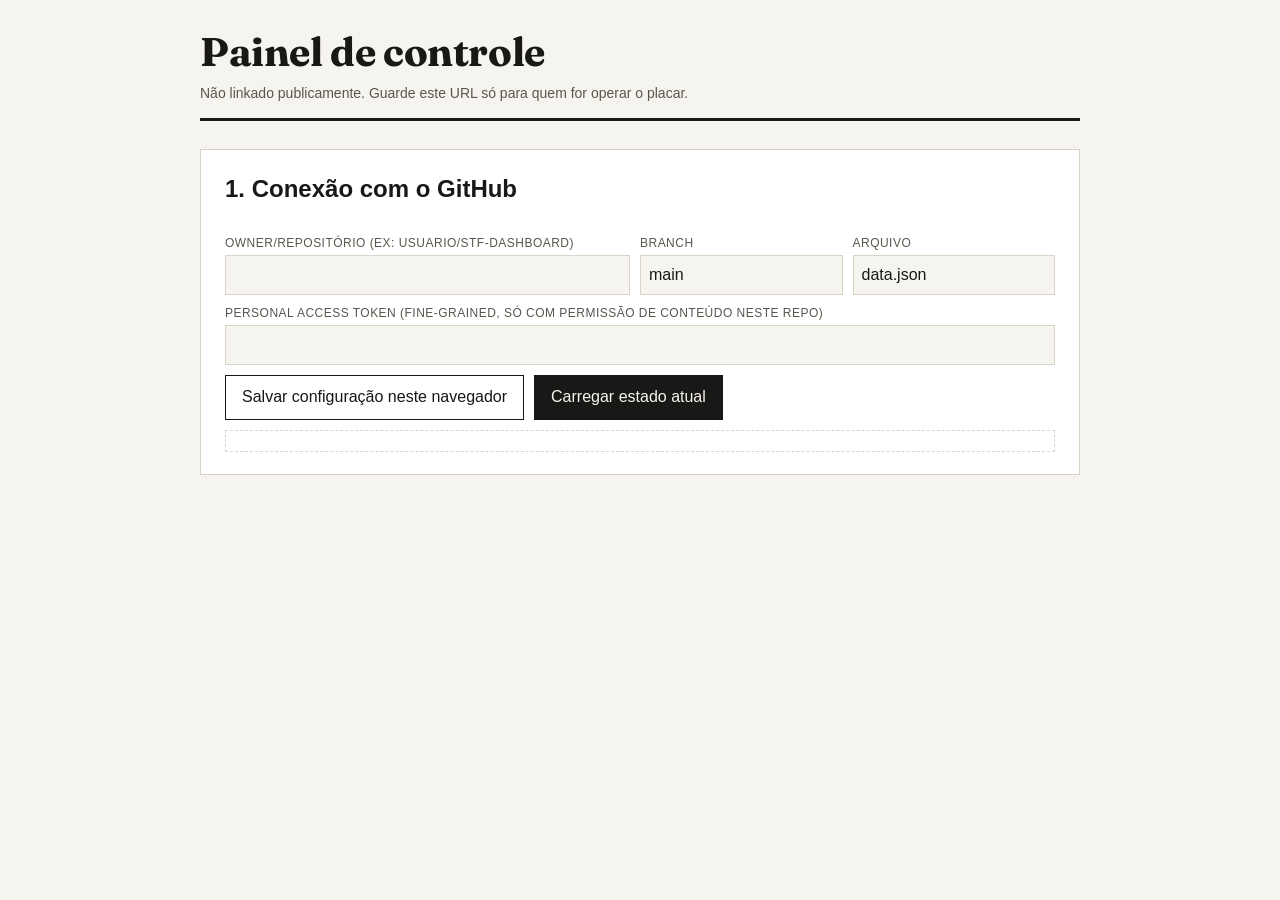
==== admin.html @ 031ddbc2 "Painel inicial do placar do STF (Pet 16.662) Dashboard estático (GitHub Pages) com painel de control" ====
<!doctype html>
<html lang="pt-BR">
<head>
<meta charset="utf-8">
<meta name="viewport" content="width=device-width, initial-scale=1">
<meta name="robots" content="noindex, nofollow">
<title>Painel de controle — STF ao vivo</title>
<link rel="stylesheet" href="assets/style.css">
<style>
  .admin-panel { display: flex; flex-direction: column; gap: 10px; }
  .admin-panel label { font-size: 12px; text-transform: uppercase; letter-spacing: .04em; color: var(--ink-soft); display: block; margin-bottom: 3px; }
  .admin-panel input[type=text], .admin-panel input[type=password], .admin-panel select, .admin-panel textarea {
    width: 100%; padding: 8px; border: 1px solid var(--line); background: var(--paper); color: var(--ink); font: inherit;
  }
  .row2 { display: grid; grid-template-columns: 1fr 1fr; gap: 10px; }
  .row3 { display: grid; grid-template-columns: 2fr 1fr 1fr; gap: 10px; align-items: end; }
  button { padding: 10px 16px; border: 1px solid var(--line-strong); background: var(--ink); color: var(--paper); font: inherit; cursor: pointer; }
  button.secondary { background: transparent; color: var(--ink); }
  button:disabled { opacity: .5; cursor: not-allowed; }
  .minister-edit-row { display: grid; grid-template-columns: 2fr 1fr 1fr; gap: 10px; align-items: center; padding: 8px 0; border-bottom: 1px solid var(--line); }
  #log { font-size: 13px; white-space: pre-wrap; padding: 10px; border: 1px dashed var(--line); min-height: 20px; }
  #log.ok { color: var(--abrir); }
  #log.err { color: var(--arquivar); }
</style>
</head>
<body>
<div class="wrap">
  <header class="masthead">
    <div>
      <h1>Painel de controle</h1>
      <p>Não linkado publicamente. Guarde este URL só para quem for operar o placar.</p>
    </div>
  </header>

  <div class="panel admin-panel">
    <h2 style="margin-top:0">1. Conexão com o GitHub</h2>
    <div class="row3">
      <div><label>owner/repositório (ex: usuario/stf-dashboard)</label><input type="text" id="cfg-repo"></div>
      <div><label>Branch</label><input type="text" id="cfg-branch" value="main"></div>
      <div><label>Arquivo</label><input type="text" id="cfg-path" value="data.json"></div>
    </div>
    <div>
      <label>Personal Access Token (fine-grained, só com permissão de conteúdo neste repo)</label>
      <input type="password" id="cfg-token">
    </div>
    <div style="display:flex; gap:10px;">
      <button class="secondary" id="btn-save-cfg">Salvar configuração neste navegador</button>
      <button id="btn-load">Carregar estado atual</button>
    </div>
    <div id="log"></div>
  </div>

  <div class="panel admin-panel" id="session-panel" style="display:none">
    <h2 style="margin-top:0">2. Sessão</h2>
    <div class="row2">
      <div>
        <label>Status da sessão</label>
        <select id="s-status">
          <option value="aguardando">Aguardando início</option>
          <option value="em_andamento">Em andamento</option>
          <option value="vista">Suspensa (pedido de vista)</option>
          <option value="encerrada">Encerrada</option>
        </select>
      </div>
      <div>
        <label>Ministro falando agora</label>
        <select id="s-falando"><option value="">Nenhum</option></select>
      </div>
    </div>
    <div>
      <label>Fase atual (texto livre, ex: "Sustentação oral")</label>
      <input type="text" id="s-fase">
    </div>
    <div>
      <label>Inclinação (0 = arquivar, 100 = abrir investigação): <span id="s-inclinacao-val">50</span>%</label>
      <input type="range" id="s-inclinacao" min="0" max="100" value="50">
    </div>
    <div>
      <label>Nota sobre a inclinação (opcional)</label>
      <input type="text" id="s-nota">
    </div>
  </div>

  <div class="panel admin-panel" id="ministers-panel" style="display:none">
    <h2 style="margin-top:0">3. Ministros</h2>
    <div id="minister-edit-list"></div>
  </div>

  <div class="panel admin-panel" id="timeline-panel" style="display:none">
    <h2 style="margin-top:0">4. Linha do tempo</h2>
    <ul class="timeline" id="admin-timeline"></ul>
    <div class="row2">
      <input type="text" id="new-event" placeholder="Ex: Fachin abre a sessão">
      <button class="secondary" id="btn-add-event">Adicionar evento</button>
    </div>
  </div>

  <div class="panel" id="publish-panel" style="display:none">
    <button id="btn-publish" style="width:100%; font-size:16px;">Publicar alterações no site</button>
  </div>

</div>
<script src="assets/admin.js"></script>
</body>
</html>
---- assets/style.css ----
@import url('https://fonts.googleapis.com/css2?family=Fraunces:opsz,wght@9..144,400;9..144,600;9..144,700&display=swap');

:root {
  --paper: #f6f4ee;
  --paper-raised: #ffffff;
  --ink: #191816;
  --ink-soft: #5a564d;
  --line: #d9d4c7;
  --line-strong: #191816;
  --abrir: #1f6e43;
  --arquivar: #a13d2c;
  --vista: #8a6a12;
  --neutro: #8a8578;
}

@media (prefers-color-scheme: dark) {
  :root {
    --paper: #161512;
    --paper-raised: #201f1b;
    --ink: #f2efe6;
    --ink-soft: #b3ad9d;
    --line: #3a382f;
    --line-strong: #f2efe6;
    --abrir: #4caf7d;
    --arquivar: #d9694f;
    --vista: #d1a53d;
    --neutro: #7d7869;
  }
}

* { box-sizing: border-box; }

body {
  margin: 0;
  background: var(--paper);
  color: var(--ink);
  font-family: -apple-system, BlinkMacSystemFont, "Segoe UI", Helvetica, Arial, sans-serif;
  line-height: 1.4;
}

.wrap {
  max-width: 920px;
  margin: 0 auto;
  padding: 24px 20px 80px;
}

header.masthead {
  border-bottom: 3px solid var(--line-strong);
  padding-bottom: 14px;
  margin-bottom: 28px;
  display: flex;
  justify-content: space-between;
  align-items: flex-end;
  gap: 16px;
  flex-wrap: wrap;
}

header.masthead h1 {
  font-family: 'Fraunces', Georgia, serif;
  font-weight: 700;
  font-size: clamp(28px, 5vw, 40px);
  margin: 0 0 4px;
  letter-spacing: -0.01em;
}

header.masthead p {
  margin: 0;
  color: var(--ink-soft);
  font-size: 14px;
}

.status-pill {
  font-size: 12px;
  letter-spacing: 0.06em;
  text-transform: uppercase;
  font-weight: 600;
  padding: 5px 10px;
  border: 1px solid var(--line-strong);
  border-radius: 100px;
  white-space: nowrap;
}

.status-pill.live { background: var(--ink); color: var(--paper); }
.status-pill.live::before { content: "● "; }

.panel {
  background: var(--paper-raised);
  border: 1px solid var(--line);
  padding: 22px 24px;
  margin-bottom: 22px;
}

.speaking-label {
  font-size: 12px;
  text-transform: uppercase;
  letter-spacing: 0.08em;
  color: var(--ink-soft);
  margin: 0 0 6px;
}

.speaking-name {
  font-family: 'Fraunces', Georgia, serif;
  font-weight: 600;
  font-size: clamp(24px, 4vw, 34px);
  margin: 0 0 4px;
}

.speaking-role {
  color: var(--ink-soft);
  font-size: 14px;
  margin: 0 0 20px;
}

.ruler {
  margin: 18px 0 8px;
}

.ruler-labels {
  display: flex;
  justify-content: space-between;
  font-size: 12px;
  text-transform: uppercase;
  letter-spacing: 0.04em;
  font-weight: 600;
  margin-bottom: 8px;
}

.ruler-labels .left { color: var(--arquivar); }
.ruler-labels .right { color: var(--abrir); }

.ruler-track {
  position: relative;
  height: 2px;
  background: var(--line);
  margin: 0 6px;
}

.ruler-track .tick {
  position: absolute;
  top: -4px;
  width: 1px;
  height: 10px;
  background: var(--line);
}

.ruler-track .marker {
  position: absolute;
  top: 50%;
  width: 14px;
  height: 14px;
  border-radius: 50%;
  background: var(--ink);
  border: 2px solid var(--paper-raised);
  transform: translate(-50%, -50%);
  transition: left 0.6s ease;
  box-shadow: 0 0 0 1px var(--line-strong);
}

.ruler-meta {
  display: flex;
  justify-content: space-between;
  margin-top: 10px;
  font-size: 12px;
  color: var(--ink-soft);
}

.ruler-value {
  font-family: 'Fraunces', Georgia, serif;
  font-weight: 700;
  font-size: 20px;
  color: var(--ink);
}

.scoreboard {
  display: grid;
  grid-template-columns: repeat(4, 1fr);
  border: 1px solid var(--line);
  margin-bottom: 22px;
}

.score-cell {
  padding: 16px 12px;
  text-align: center;
  border-left: 1px solid var(--line);
}
.score-cell:first-child { border-left: none; }

.score-num {
  font-family: 'Fraunces', Georgia, serif;
  font-weight: 700;
  font-size: 32px;
  display: block;
  line-height: 1;
}

.score-num.abrir { color: var(--abrir); }
.score-num.arquivar { color: var(--arquivar); }
.score-num.vista { color: var(--vista); }
.score-num.aguardando { color: var(--neutro); }

.score-label {
  font-size: 11px;
  text-transform: uppercase;
  letter-spacing: 0.05em;
  color: var(--ink-soft);
  margin-top: 4px;
  display: block;
}

section.list-section h2 {
  font-family: 'Fraunces', Georgia, serif;
  font-size: 18px;
  border-bottom: 2px solid var(--line-strong);
  padding-bottom: 6px;
  margin: 32px 0 4px;
}

.minister-row {
  display: flex;
  align-items: center;
  gap: 14px;
  padding: 12px 4px;
  border-bottom: 1px solid var(--line);
  border-left: 3px solid transparent;
}

.minister-row.is-speaking {
  border-left-color: var(--ink);
  background: rgba(0,0,0,0.02);
}

.minister-order {
  font-family: 'Fraunces', Georgia, serif;
  font-size: 13px;
  color: var(--ink-soft);
  width: 22px;
  text-align: right;
  flex-shrink: 0;
}

.minister-name-wrap { flex: 1; min-width: 0; }

.minister-name {
  font-weight: 600;
  font-size: 15px;
}

.minister-role {
  font-size: 12px;
  color: var(--ink-soft);
}

.badge {
  font-size: 11px;
  text-transform: uppercase;
  letter-spacing: 0.04em;
  font-weight: 600;
  padding: 3px 8px;
  border: 1px solid currentColor;
  white-space: nowrap;
}

.badge.aguardando { color: var(--neutro); }
.badge.falando { color: var(--ink); border-color: var(--ink); }
.badge.abrir { color: var(--abrir); }
.badge.arquivar { color: var(--arquivar); }
.badge.pediu_vista, .badge.impedido { color: var(--vista); }

.impedimento-flag {
  font-size: 11px;
  color: var(--vista);
}

.timeline {
  list-style: none;
  margin: 8px 0 0;
  padding: 0;
  border-left: 2px solid var(--line);
}

.timeline li {
  position: relative;
  padding: 6px 0 6px 18px;
  font-size: 13px;
}

.timeline li::before {
  content: "";
  position: absolute;
  left: -5px;
  top: 12px;
  width: 8px;
  height: 8px;
  border-radius: 50%;
  background: var(--ink);
}

.timeline time {
  color: var(--ink-soft);
  margin-right: 8px;
  font-variant-numeric: tabular-nums;
}

footer {
  margin-top: 40px;
  padding-top: 16px;
  border-top: 1px solid var(--line);
  font-size: 12px;
  color: var(--ink-soft);
}

footer a { color: var(--ink); }

.source-tag {
  font-size: 11px;
  text-transform: uppercase;
  letter-spacing: 0.03em;
}
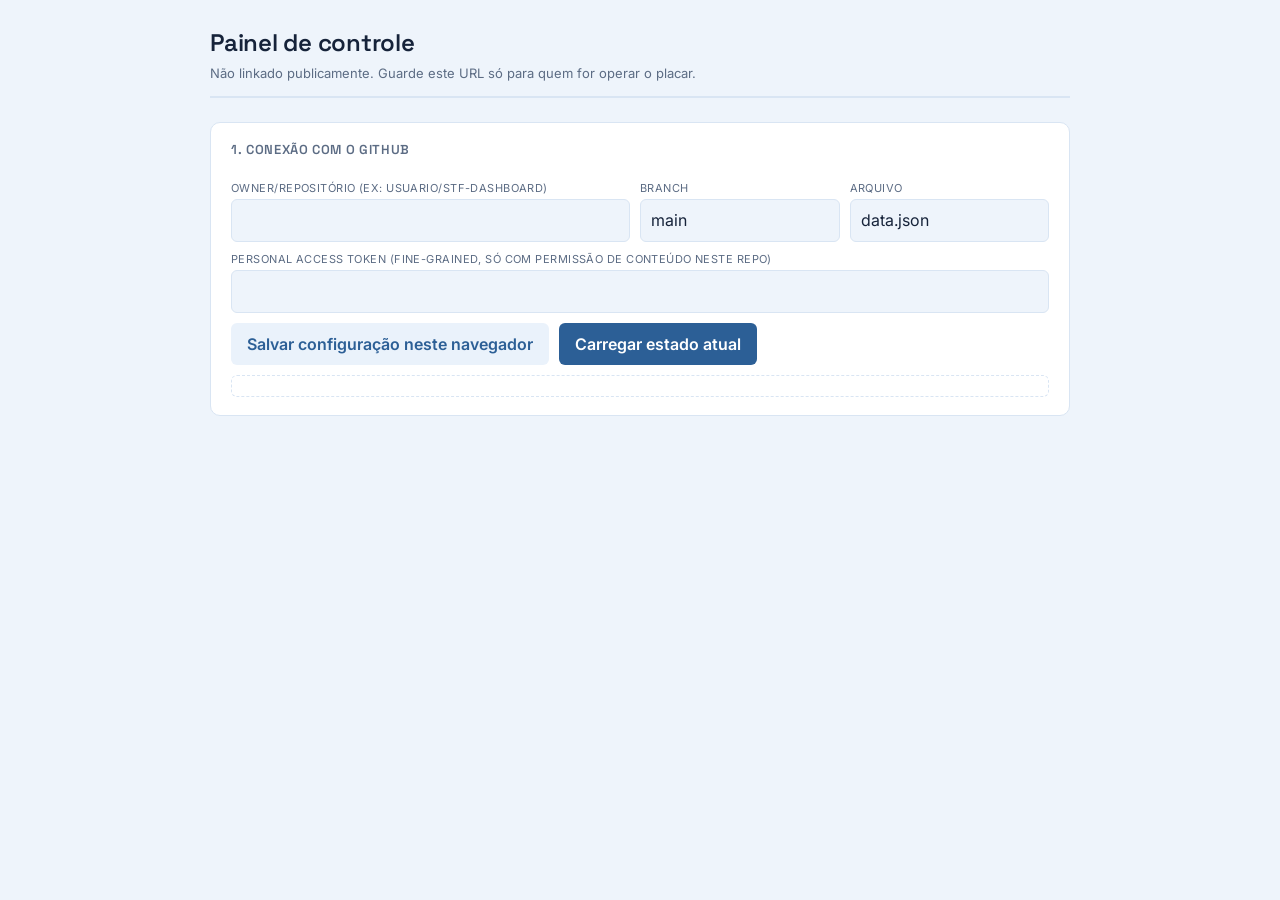
==== commit 100a5621: "Redesenha visual como dashboard "sala de situação" Substitui o layout editorial por um painel único " ====
--- a/admin.html
+++ b/admin.html
@@ -6,22 +6,6 @@
 <meta name="robots" content="noindex, nofollow">
 <title>Painel de controle — STF ao vivo</title>
 <link rel="stylesheet" href="assets/style.css">
-<style>
-  .admin-panel { display: flex; flex-direction: column; gap: 10px; }
-  .admin-panel label { font-size: 12px; text-transform: uppercase; letter-spacing: .04em; color: var(--ink-soft); display: block; margin-bottom: 3px; }
-  .admin-panel input[type=text], .admin-panel input[type=password], .admin-panel select, .admin-panel textarea {
-    width: 100%; padding: 8px; border: 1px solid var(--line); background: var(--paper); color: var(--ink); font: inherit;
-  }
-  .row2 { display: grid; grid-template-columns: 1fr 1fr; gap: 10px; }
-  .row3 { display: grid; grid-template-columns: 2fr 1fr 1fr; gap: 10px; align-items: end; }
-  button { padding: 10px 16px; border: 1px solid var(--line-strong); background: var(--ink); color: var(--paper); font: inherit; cursor: pointer; }
-  button.secondary { background: transparent; color: var(--ink); }
-  button:disabled { opacity: .5; cursor: not-allowed; }
-  .minister-edit-row { display: grid; grid-template-columns: 2fr 1fr 1fr; gap: 10px; align-items: center; padding: 8px 0; border-bottom: 1px solid var(--line); }
-  #log { font-size: 13px; white-space: pre-wrap; padding: 10px; border: 1px dashed var(--line); min-height: 20px; }
-  #log.ok { color: var(--abrir); }
-  #log.err { color: var(--arquivar); }
-</style>
 </head>
 <body>
 <div class="wrap">
@@ -95,7 +79,7 @@
     </div>
   </div>
 
-  <div class="panel" id="publish-panel" style="display:none">
+  <div class="panel admin-panel" id="publish-panel" style="display:none">
     <button id="btn-publish" style="width:100%; font-size:16px;">Publicar alterações no site</button>
   </div>
 
--- a/assets/style.css
+++ b/assets/style.css
@@ -1,128 +1,225 @@
-@import url('https://fonts.googleapis.com/css2?family=Fraunces:opsz,wght@9..144,400;9..144,600;9..144,700&display=swap');
+@import url('https://fonts.googleapis.com/css2?family=Inter:wght@400;500;600;700&family=Space+Grotesk:wght@500;600;700&display=swap');
 
 :root {
-  --paper: #f6f4ee;
-  --paper-raised: #ffffff;
-  --ink: #191816;
-  --ink-soft: #5a564d;
-  --line: #d9d4c7;
-  --line-strong: #191816;
-  --abrir: #1f6e43;
-  --arquivar: #a13d2c;
-  --vista: #8a6a12;
-  --neutro: #8a8578;
+  --ice: #eef4fb;
+  --panel: #ffffff;
+  --blue-50: #eaf2fb;
+  --blue-100: #d9e9f9;
+  --blue-300: #a9c9ec;
+  --blue-500: #4f8fd1;
+  --blue-700: #2c5f96;
+  --ink: #16233a;
+  --ink-soft: #5c6c84;
+  --line: #d9e5f3;
+  --abrir: #1f8a5b;
+  --arquivar: #c1493a;
+  --vista: #b8811f;
+  --neutro: #93a1b6;
+  --radius: 10px;
 }
 
 @media (prefers-color-scheme: dark) {
   :root {
-    --paper: #161512;
-    --paper-raised: #201f1b;
-    --ink: #f2efe6;
-    --ink-soft: #b3ad9d;
-    --line: #3a382f;
-    --line-strong: #f2efe6;
-    --abrir: #4caf7d;
-    --arquivar: #d9694f;
-    --vista: #d1a53d;
-    --neutro: #7d7869;
+    --ice: #0d1420;
+    --panel: #131c2b;
+    --blue-50: #16233a;
+    --blue-100: #1b2c46;
+    --blue-300: #2f4e78;
+    --blue-500: #6fa8e0;
+    --blue-700: #9cc4ee;
+    --ink: #eaf1fb;
+    --ink-soft: #8fa0ba;
+    --line: #223350;
+    --abrir: #4fbd8b;
+    --arquivar: #e07a68;
+    --vista: #e0b559;
+    --neutro: #64758f;
   }
 }
 
 * { box-sizing: border-box; }
+
+html, body {
+  height: 100%;
+}
 
 body {
   margin: 0;
-  background: var(--paper);
+  background: var(--ice);
   color: var(--ink);
-  font-family: -apple-system, BlinkMacSystemFont, "Segoe UI", Helvetica, Arial, sans-serif;
+  font-family: 'Inter', -apple-system, BlinkMacSystemFont, "Segoe UI", Helvetica, Arial, sans-serif;
   line-height: 1.4;
 }
 
-.wrap {
-  max-width: 920px;
-  margin: 0 auto;
-  padding: 24px 20px 80px;
-}
-
-header.masthead {
-  border-bottom: 3px solid var(--line-strong);
-  padding-bottom: 14px;
-  margin-bottom: 28px;
-  display: flex;
+.dashboard {
+  height: 100vh;
+  display: flex;
+  flex-direction: column;
+}
+
+/* ---------- topbar ---------- */
+
+.topbar {
+  display: flex;
+  align-items: center;
   justify-content: space-between;
-  align-items: flex-end;
+  gap: 24px;
+  padding: 14px 26px;
+  background: var(--panel);
+  border-bottom: 1px solid var(--line);
+  flex-wrap: wrap;
+}
+
+.topbar-title h1 {
+  font-family: 'Space Grotesk', sans-serif;
+  font-weight: 600;
+  font-size: 19px;
+  margin: 0;
+  letter-spacing: -0.01em;
+}
+
+.topbar-title p {
+  margin: 2px 0 0;
+  font-size: 12px;
+  color: var(--ink-soft);
+}
+
+.topbar-stats {
+  display: flex;
+  gap: 22px;
+  margin-left: auto;
+}
+
+.stat { text-align: center; min-width: 44px; }
+
+.stat strong {
+  font-family: 'Space Grotesk', sans-serif;
+  font-size: 22px;
+  font-weight: 600;
+  display: block;
+  line-height: 1;
+}
+
+.stat span {
+  font-size: 10px;
+  text-transform: uppercase;
+  letter-spacing: 0.06em;
+  color: var(--ink-soft);
+}
+
+.stat.abrir strong { color: var(--abrir); }
+.stat.arquivar strong { color: var(--arquivar); }
+.stat.vista strong { color: var(--vista); }
+.stat.aguardando strong { color: var(--neutro); }
+
+.status-pill {
+  font-size: 11px;
+  letter-spacing: 0.06em;
+  text-transform: uppercase;
+  font-weight: 600;
+  padding: 6px 12px;
+  border-radius: 100px;
+  background: var(--blue-50);
+  color: var(--blue-700);
+  white-space: nowrap;
+  display: inline-flex;
+  align-items: center;
+  gap: 6px;
+}
+
+.status-pill .dot {
+  width: 6px; height: 6px; border-radius: 50%;
+  background: var(--blue-500);
+}
+
+.status-pill.live {
+  background: var(--ink);
+  color: var(--ice);
+}
+.status-pill.live .dot {
+  background: #5fe0a0;
+  animation: pulse 1.6s ease-in-out infinite;
+}
+
+@keyframes pulse {
+  0%, 100% { opacity: 1; transform: scale(1); }
+  50% { opacity: .45; transform: scale(0.75); }
+}
+
+/* ---------- main grid ---------- */
+
+main.grid {
+  flex: 1;
+  display: grid;
+  grid-template-columns: 1.25fr 1fr 1fr;
   gap: 16px;
-  flex-wrap: wrap;
-}
-
-header.masthead h1 {
-  font-family: 'Fraunces', Georgia, serif;
-  font-weight: 700;
-  font-size: clamp(28px, 5vw, 40px);
-  margin: 0 0 4px;
+  padding: 16px 26px;
+  min-height: 0;
+}
+
+.col {
+  display: flex;
+  flex-direction: column;
+  gap: 16px;
+  min-height: 0;
+}
+
+.panel {
+  background: var(--panel);
+  border: 1px solid var(--line);
+  border-radius: var(--radius);
+  padding: 18px 20px;
+}
+
+.panel h2 {
+  font-family: 'Space Grotesk', sans-serif;
+  font-size: 13px;
+  text-transform: uppercase;
+  letter-spacing: 0.05em;
+  font-weight: 600;
+  color: var(--ink-soft);
+  margin: 0 0 12px;
+}
+
+.panel.grow {
+  flex: 1;
+  overflow-y: auto;
+  min-height: 0;
+}
+
+/* ---------- hero / speaker ---------- */
+
+.speaking-label {
+  font-size: 11px;
+  text-transform: uppercase;
+  letter-spacing: 0.08em;
+  color: var(--blue-500);
+  font-weight: 600;
+  margin: 0 0 6px;
+}
+
+.speaking-name {
+  font-family: 'Space Grotesk', sans-serif;
+  font-weight: 600;
+  font-size: 26px;
+  margin: 0 0 2px;
   letter-spacing: -0.01em;
 }
 
-header.masthead p {
-  margin: 0;
-  color: var(--ink-soft);
-  font-size: 14px;
-}
-
-.status-pill {
-  font-size: 12px;
-  letter-spacing: 0.06em;
-  text-transform: uppercase;
-  font-weight: 600;
-  padding: 5px 10px;
-  border: 1px solid var(--line-strong);
-  border-radius: 100px;
-  white-space: nowrap;
-}
-
-.status-pill.live { background: var(--ink); color: var(--paper); }
-.status-pill.live::before { content: "● "; }
-
-.panel {
-  background: var(--paper-raised);
-  border: 1px solid var(--line);
-  padding: 22px 24px;
-  margin-bottom: 22px;
-}
-
-.speaking-label {
-  font-size: 12px;
-  text-transform: uppercase;
-  letter-spacing: 0.08em;
-  color: var(--ink-soft);
-  margin: 0 0 6px;
-}
-
-.speaking-name {
-  font-family: 'Fraunces', Georgia, serif;
-  font-weight: 600;
-  font-size: clamp(24px, 4vw, 34px);
-  margin: 0 0 4px;
-}
-
 .speaking-role {
   color: var(--ink-soft);
-  font-size: 14px;
+  font-size: 13px;
   margin: 0 0 20px;
 }
 
-.ruler {
-  margin: 18px 0 8px;
-}
-
 .ruler-labels {
   display: flex;
   justify-content: space-between;
-  font-size: 12px;
+  font-size: 11px;
   text-transform: uppercase;
   letter-spacing: 0.04em;
   font-weight: 600;
-  margin-bottom: 8px;
+  margin-bottom: 10px;
 }
 
 .ruler-labels .left { color: var(--arquivar); }
@@ -130,189 +227,238 @@
 
 .ruler-track {
   position: relative;
-  height: 2px;
-  background: var(--line);
-  margin: 0 6px;
+  height: 4px;
+  border-radius: 4px;
+  background: var(--blue-100);
+  margin: 0 7px;
 }
 
 .ruler-track .tick {
   position: absolute;
-  top: -4px;
+  top: -3px;
   width: 1px;
   height: 10px;
-  background: var(--line);
+  background: var(--blue-300);
 }
 
 .ruler-track .marker {
   position: absolute;
   top: 50%;
-  width: 14px;
-  height: 14px;
+  width: 16px;
+  height: 16px;
   border-radius: 50%;
   background: var(--ink);
-  border: 2px solid var(--paper-raised);
+  border: 3px solid var(--panel);
+  box-shadow: 0 0 0 1px var(--blue-300);
   transform: translate(-50%, -50%);
   transition: left 0.6s ease;
-  box-shadow: 0 0 0 1px var(--line-strong);
 }
 
 .ruler-meta {
   display: flex;
   justify-content: space-between;
-  margin-top: 10px;
-  font-size: 12px;
-  color: var(--ink-soft);
+  align-items: baseline;
+  margin-top: 12px;
+  font-size: 11px;
+  color: var(--ink-soft);
+  text-transform: uppercase;
+  letter-spacing: 0.04em;
 }
 
 .ruler-value {
-  font-family: 'Fraunces', Georgia, serif;
-  font-weight: 700;
+  font-family: 'Space Grotesk', sans-serif;
+  font-weight: 600;
   font-size: 20px;
   color: var(--ink);
-}
-
-.scoreboard {
-  display: grid;
-  grid-template-columns: repeat(4, 1fr);
-  border: 1px solid var(--line);
-  margin-bottom: 22px;
-}
-
-.score-cell {
-  padding: 16px 12px;
-  text-align: center;
-  border-left: 1px solid var(--line);
-}
-.score-cell:first-child { border-left: none; }
-
-.score-num {
-  font-family: 'Fraunces', Georgia, serif;
+  text-transform: none;
+  letter-spacing: normal;
+}
+
+/* ---------- avatars ---------- */
+
+.avatar-badge {
+  width: 30px;
+  height: 30px;
+  border-radius: 50%;
+  display: flex;
+  align-items: center;
+  justify-content: center;
+  flex-shrink: 0;
+  background: var(--blue-50);
+  color: var(--neutro);
+}
+
+.avatar-badge svg { width: 16px; height: 16px; }
+
+.avatar-badge.falando { background: var(--blue-100); color: var(--blue-700); }
+.avatar-badge.abrir { background: color-mix(in srgb, var(--abrir) 15%, var(--panel)); color: var(--abrir); }
+.avatar-badge.arquivar { background: color-mix(in srgb, var(--arquivar) 15%, var(--panel)); color: var(--arquivar); }
+.avatar-badge.pediu_vista, .avatar-badge.impedido { background: color-mix(in srgb, var(--vista) 15%, var(--panel)); color: var(--vista); }
+
+/* ---------- confirmed votes column ---------- */
+
+.vote-group-title {
+  font-size: 11px;
+  text-transform: uppercase;
+  letter-spacing: 0.05em;
   font-weight: 700;
-  font-size: 32px;
-  display: block;
-  line-height: 1;
-}
-
-.score-num.abrir { color: var(--abrir); }
-.score-num.arquivar { color: var(--arquivar); }
-.score-num.vista { color: var(--vista); }
-.score-num.aguardando { color: var(--neutro); }
-
-.score-label {
-  font-size: 11px;
-  text-transform: uppercase;
-  letter-spacing: 0.05em;
-  color: var(--ink-soft);
-  margin-top: 4px;
-  display: block;
-}
-
-section.list-section h2 {
-  font-family: 'Fraunces', Georgia, serif;
-  font-size: 18px;
-  border-bottom: 2px solid var(--line-strong);
-  padding-bottom: 6px;
-  margin: 32px 0 4px;
-}
-
-.minister-row {
+  margin: 14px 0 8px;
   display: flex;
   align-items: center;
-  gap: 14px;
-  padding: 12px 4px;
+  gap: 8px;
+}
+.vote-group-title:first-child { margin-top: 0; }
+.vote-group-title.abrir { color: var(--abrir); }
+.vote-group-title.arquivar { color: var(--arquivar); }
+.vote-group-title .n { color: var(--ink-soft); font-weight: 500; }
+
+.vote-row, .minister-row {
+  display: flex;
+  align-items: center;
+  gap: 12px;
+  padding: 8px 2px;
   border-bottom: 1px solid var(--line);
-  border-left: 3px solid transparent;
-}
+}
+.vote-row:last-child, .minister-row:last-child { border-bottom: none; }
+
+.vote-name, .minister-name { font-weight: 600; font-size: 13.5px; }
+.minister-role { font-size: 11.5px; color: var(--ink-soft); }
+
+.empty-note {
+  font-size: 12.5px;
+  color: var(--ink-soft);
+  padding: 8px 2px;
+}
+
+/* ---------- roster ---------- */
 
 .minister-row.is-speaking {
-  border-left-color: var(--ink);
-  background: rgba(0,0,0,0.02);
+  background: var(--blue-50);
+  margin: 0 -8px;
+  padding: 8px;
+  border-radius: 8px;
+  border-bottom-color: transparent;
 }
 
 .minister-order {
-  font-family: 'Fraunces', Georgia, serif;
-  font-size: 13px;
-  color: var(--ink-soft);
-  width: 22px;
+  font-family: 'Space Grotesk', sans-serif;
+  font-size: 12px;
+  color: var(--ink-soft);
+  width: 16px;
   text-align: right;
   flex-shrink: 0;
 }
 
 .minister-name-wrap { flex: 1; min-width: 0; }
 
-.minister-name {
-  font-weight: 600;
-  font-size: 15px;
-}
-
-.minister-role {
-  font-size: 12px;
-  color: var(--ink-soft);
-}
-
-.badge {
-  font-size: 11px;
+.status-tag {
+  font-size: 10.5px;
   text-transform: uppercase;
   letter-spacing: 0.04em;
   font-weight: 600;
-  padding: 3px 8px;
-  border: 1px solid currentColor;
+  color: var(--ink-soft);
   white-space: nowrap;
 }
-
-.badge.aguardando { color: var(--neutro); }
-.badge.falando { color: var(--ink); border-color: var(--ink); }
-.badge.abrir { color: var(--abrir); }
-.badge.arquivar { color: var(--arquivar); }
-.badge.pediu_vista, .badge.impedido { color: var(--vista); }
-
-.impedimento-flag {
-  font-size: 11px;
-  color: var(--vista);
-}
+.status-tag.abrir { color: var(--abrir); }
+.status-tag.arquivar { color: var(--arquivar); }
+.status-tag.pediu_vista, .status-tag.impedido { color: var(--vista); }
+.status-tag.falando { color: var(--blue-700); }
+
+.impedimento-flag { color: var(--vista); }
+
+/* ---------- timeline ---------- */
 
 .timeline {
   list-style: none;
-  margin: 8px 0 0;
+  margin: 0;
   padding: 0;
-  border-left: 2px solid var(--line);
+  position: relative;
 }
 
 .timeline li {
   position: relative;
-  padding: 6px 0 6px 18px;
+  padding: 0 0 16px 20px;
+  border-left: 2px solid var(--blue-100);
   font-size: 13px;
 }
+.timeline li:last-child { border-left-color: transparent; padding-bottom: 0; }
 
 .timeline li::before {
   content: "";
   position: absolute;
   left: -5px;
-  top: 12px;
+  top: 3px;
   width: 8px;
   height: 8px;
   border-radius: 50%;
-  background: var(--ink);
+  background: var(--blue-500);
+  border: 2px solid var(--panel);
 }
 
 .timeline time {
-  color: var(--ink-soft);
-  margin-right: 8px;
+  display: block;
+  color: var(--ink-soft);
+  font-size: 11px;
+  margin-bottom: 2px;
   font-variant-numeric: tabular-nums;
 }
 
-footer {
-  margin-top: 40px;
-  padding-top: 16px;
+/* ---------- footer ---------- */
+
+footer.strip {
+  padding: 10px 26px;
   border-top: 1px solid var(--line);
-  font-size: 12px;
-  color: var(--ink-soft);
-}
-
-footer a { color: var(--ink); }
+  font-size: 11.5px;
+  color: var(--ink-soft);
+  display: flex;
+  justify-content: space-between;
+  gap: 16px;
+  flex-wrap: wrap;
+}
+
+footer.strip a { color: var(--blue-700); }
 
 .source-tag {
-  font-size: 11px;
+  font-size: 10.5px;
   text-transform: uppercase;
   letter-spacing: 0.03em;
 }
+
+/* ---------- responsive ---------- */
+
+@media (max-width: 1080px) {
+  main.grid { grid-template-columns: 1fr 1fr; }
+  .col.stage-col { grid-column: 1 / 3; }
+}
+
+@media (max-width: 720px) {
+  .dashboard { height: auto; min-height: 100vh; }
+  main.grid { grid-template-columns: 1fr; padding: 14px 16px; }
+  .col.stage-col { grid-column: auto; }
+  .panel.grow { max-height: 340px; }
+  .topbar { padding: 14px 16px; }
+  .topbar-stats { gap: 14px; }
+}
+
+/* ---------- admin page (shares this stylesheet) ---------- */
+
+.wrap { max-width: 900px; margin: 0 auto; padding: 26px 20px 60px; }
+
+header.masthead { border-bottom: 2px solid var(--line); padding-bottom: 14px; margin-bottom: 24px; }
+header.masthead h1 { font-family: 'Space Grotesk', sans-serif; font-weight: 600; font-size: 24px; margin: 0 0 4px; letter-spacing: -0.01em; }
+header.masthead p { margin: 0; color: var(--ink-soft); font-size: 13px; }
+
+.admin-panel { display: flex; flex-direction: column; gap: 10px; }
+.admin-panel label { font-size: 11px; text-transform: uppercase; letter-spacing: .04em; color: var(--ink-soft); display: block; margin-bottom: 3px; }
+.admin-panel input[type=text], .admin-panel input[type=password], .admin-panel select, .admin-panel textarea {
+  width: 100%; padding: 9px 10px; border: 1px solid var(--line); border-radius: 6px; background: var(--ice); color: var(--ink); font: inherit;
+}
+.row2 { display: grid; grid-template-columns: 1fr 1fr; gap: 10px; }
+.row3 { display: grid; grid-template-columns: 2fr 1fr 1fr; gap: 10px; align-items: end; }
+.admin-panel button { padding: 10px 16px; border: none; border-radius: 6px; background: var(--blue-700); color: #fff; font: inherit; font-weight: 600; cursor: pointer; }
+.admin-panel button.secondary { background: var(--blue-50); color: var(--blue-700); }
+.admin-panel button:disabled { opacity: .5; cursor: not-allowed; }
+.minister-edit-row { display: grid; grid-template-columns: 2fr 1fr 1fr; gap: 10px; align-items: center; padding: 8px 0; border-bottom: 1px solid var(--line); }
+#log { font-size: 13px; white-space: pre-wrap; padding: 10px; border: 1px dashed var(--line); border-radius: 6px; min-height: 20px; }
+#log.ok { color: var(--abrir); }
+#log.err { color: var(--arquivar); }
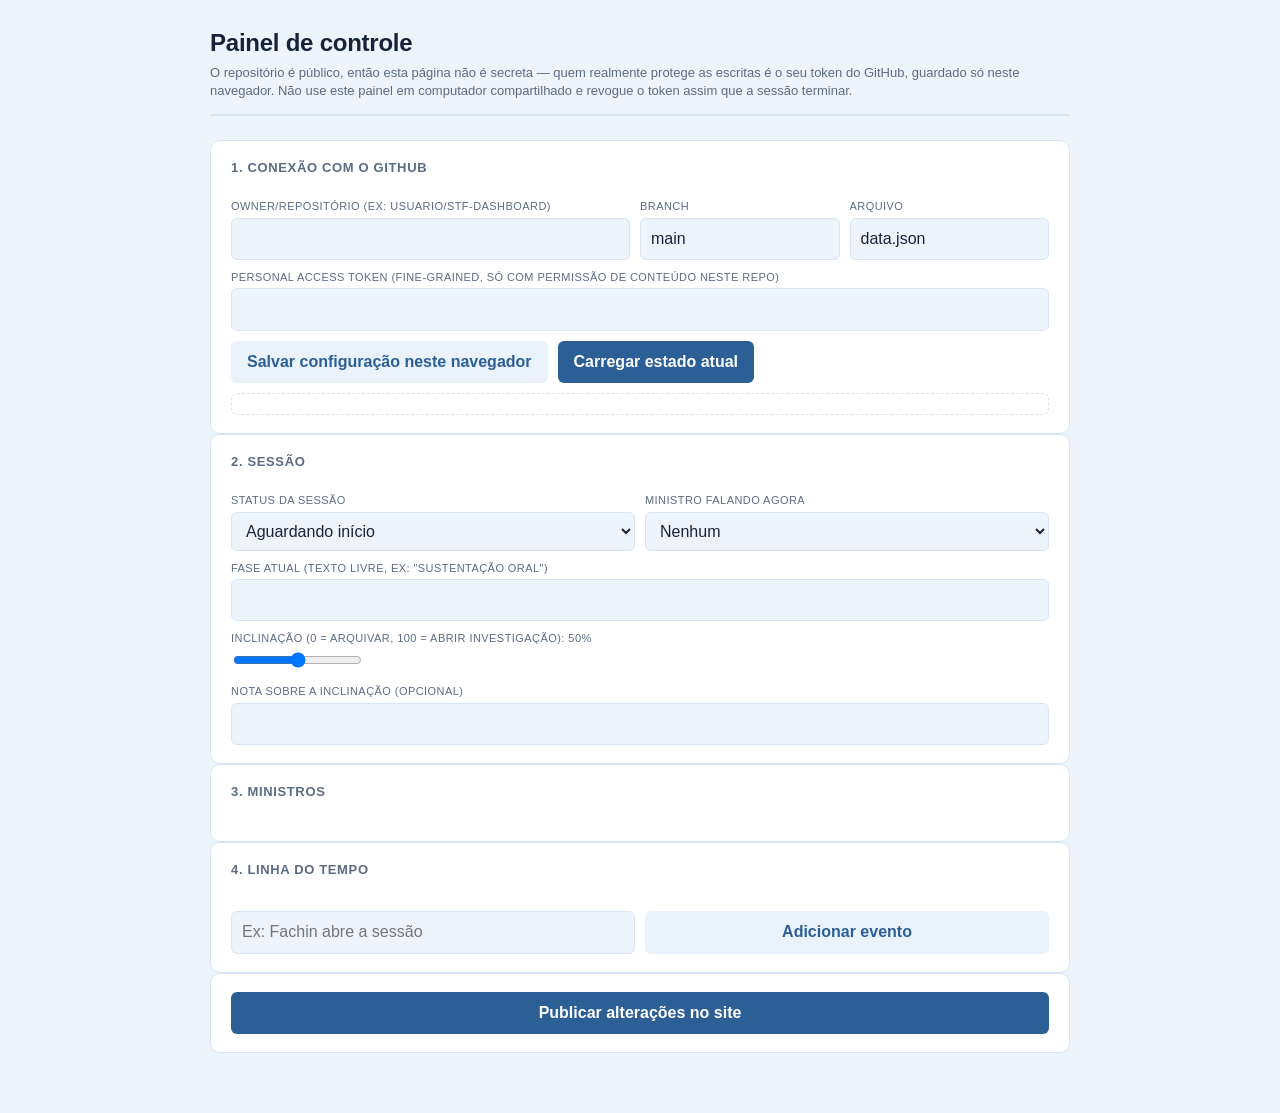
==== commit 392f6b12: "Corrige XSS armazenado e reforça segurança para publicação pública - Escapa todo texto vindo de data" ====
--- a/admin.html
+++ b/admin.html
@@ -4,6 +4,7 @@
 <meta charset="utf-8">
 <meta name="viewport" content="width=device-width, initial-scale=1">
 <meta name="robots" content="noindex, nofollow">
+<meta http-equiv="Content-Security-Policy" content="default-src 'self'; style-src 'self' https://fonts.googleapis.com; font-src https://fonts.gstatic.com; img-src 'self'; connect-src 'self' https://api.github.com; script-src 'self'; base-uri 'none'; form-action 'none';">
 <title>Painel de controle — STF ao vivo</title>
 <link rel="stylesheet" href="assets/style.css">
 </head>
@@ -12,12 +13,12 @@
   <header class="masthead">
     <div>
       <h1>Painel de controle</h1>
-      <p>Não linkado publicamente. Guarde este URL só para quem for operar o placar.</p>
+      <p>O repositório é público, então esta página não é secreta — quem realmente protege as escritas é o seu token do GitHub, guardado só neste navegador. Não use este painel em computador compartilhado e revogue o token assim que a sessão terminar.</p>
     </div>
   </header>
 
   <div class="panel admin-panel">
-    <h2 style="margin-top:0">1. Conexão com o GitHub</h2>
+    <h2>1. Conexão com o GitHub</h2>
     <div class="row3">
       <div><label>owner/repositório (ex: usuario/stf-dashboard)</label><input type="text" id="cfg-repo"></div>
       <div><label>Branch</label><input type="text" id="cfg-branch" value="main"></div>
@@ -27,15 +28,15 @@
       <label>Personal Access Token (fine-grained, só com permissão de conteúdo neste repo)</label>
       <input type="password" id="cfg-token">
     </div>
-    <div style="display:flex; gap:10px;">
+    <div class="actions-row">
       <button class="secondary" id="btn-save-cfg">Salvar configuração neste navegador</button>
       <button id="btn-load">Carregar estado atual</button>
     </div>
     <div id="log"></div>
   </div>
 
-  <div class="panel admin-panel" id="session-panel" style="display:none">
-    <h2 style="margin-top:0">2. Sessão</h2>
+  <div class="panel admin-panel" id="session-panel" hidden>
+    <h2>2. Sessão</h2>
     <div class="row2">
       <div>
         <label>Status da sessão</label>
@@ -65,13 +66,13 @@
     </div>
   </div>
 
-  <div class="panel admin-panel" id="ministers-panel" style="display:none">
-    <h2 style="margin-top:0">3. Ministros</h2>
+  <div class="panel admin-panel" id="ministers-panel" hidden>
+    <h2>3. Ministros</h2>
     <div id="minister-edit-list"></div>
   </div>
 
-  <div class="panel admin-panel" id="timeline-panel" style="display:none">
-    <h2 style="margin-top:0">4. Linha do tempo</h2>
+  <div class="panel admin-panel" id="timeline-panel" hidden>
+    <h2>4. Linha do tempo</h2>
     <ul class="timeline" id="admin-timeline"></ul>
     <div class="row2">
       <input type="text" id="new-event" placeholder="Ex: Fachin abre a sessão">
@@ -79,8 +80,8 @@
     </div>
   </div>
 
-  <div class="panel admin-panel" id="publish-panel" style="display:none">
-    <button id="btn-publish" style="width:100%; font-size:16px;">Publicar alterações no site</button>
+  <div class="panel admin-panel" id="publish-panel" hidden>
+    <button id="btn-publish" class="btn-publish-cta">Publicar alterações no site</button>
   </div>
 
 </div>
--- a/assets/style.css
+++ b/assets/style.css
@@ -240,6 +240,8 @@
   height: 10px;
   background: var(--blue-300);
 }
+.ruler-track .tick-center,
+.ruler-track .marker-center { left: 50%; }
 
 .ruler-track .marker {
   position: absolute;
@@ -459,6 +461,8 @@
 .admin-panel button.secondary { background: var(--blue-50); color: var(--blue-700); }
 .admin-panel button:disabled { opacity: .5; cursor: not-allowed; }
 .minister-edit-row { display: grid; grid-template-columns: 2fr 1fr 1fr; gap: 10px; align-items: center; padding: 8px 0; border-bottom: 1px solid var(--line); }
+.actions-row { display: flex; gap: 10px; }
+.btn-publish-cta { width: 100%; font-size: 16px; }
 #log { font-size: 13px; white-space: pre-wrap; padding: 10px; border: 1px dashed var(--line); border-radius: 6px; min-height: 20px; }
 #log.ok { color: var(--abrir); }
 #log.err { color: var(--arquivar); }
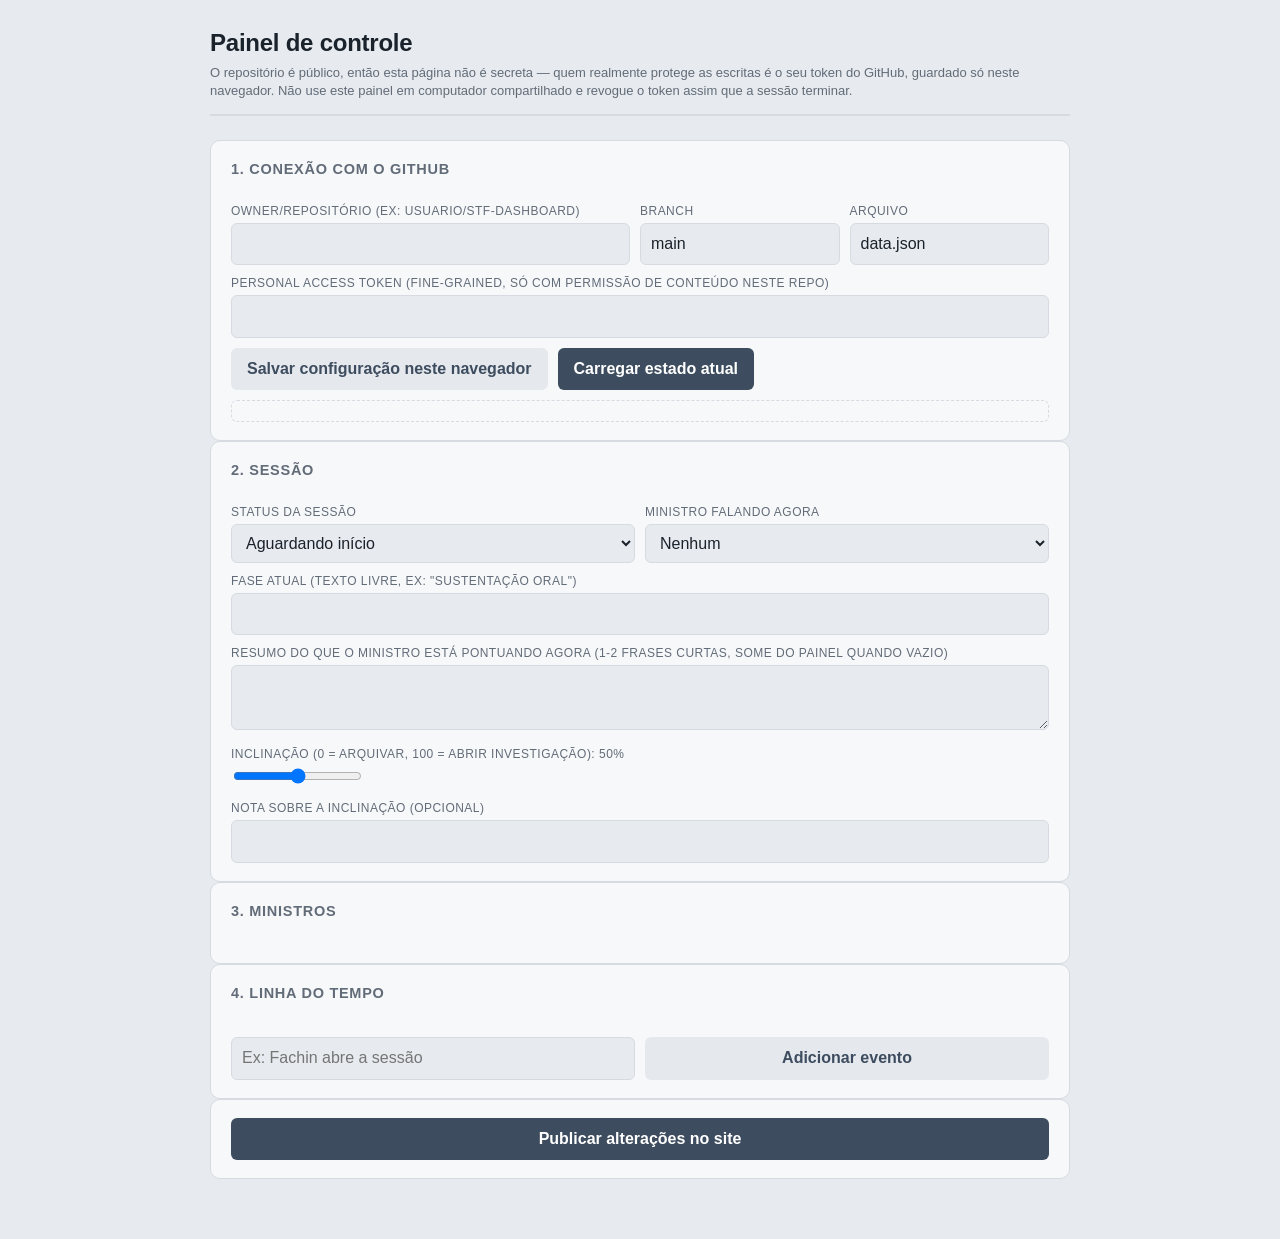
==== commit 4d261194: "Estilo "monitor geopolítico": gauge grosso, resumo da fala, paleta mais acinzentada - Régua de incli" ====
--- a/admin.html
+++ b/admin.html
@@ -57,6 +57,10 @@
       <input type="text" id="s-fase">
     </div>
     <div>
+      <label>Resumo do que o ministro está pontuando agora (1-2 frases curtas, some do painel quando vazio)</label>
+      <textarea id="s-resumo" rows="2" maxlength="180"></textarea>
+    </div>
+    <div>
       <label>Inclinação (0 = arquivar, 100 = abrir investigação): <span id="s-inclinacao-val">50</span>%</label>
       <input type="range" id="s-inclinacao" min="0" max="100" value="50">
     </div>
--- a/assets/style.css
+++ b/assets/style.css
@@ -1,39 +1,39 @@
 @import url('https://fonts.googleapis.com/css2?family=Inter:wght@400;500;600;700&family=Space+Grotesk:wght@500;600;700&display=swap');
 
 :root {
-  --ice: #eef4fb;
-  --panel: #ffffff;
-  --blue-50: #eaf2fb;
-  --blue-100: #d9e9f9;
-  --blue-300: #a9c9ec;
-  --blue-500: #4f8fd1;
-  --blue-700: #2c5f96;
-  --ink: #16233a;
-  --ink-soft: #5c6c84;
-  --line: #d9e5f3;
-  --abrir: #1f8a5b;
-  --arquivar: #c1493a;
+  --ice: #e7eaee;
+  --panel: #f7f8fa;
+  --blue-50: #e5e9ee;
+  --blue-100: #d4dae2;
+  --blue-300: #a7b3c1;
+  --blue-500: #64778c;
+  --blue-700: #3d4c5e;
+  --ink: #1a222c;
+  --ink-soft: #626c78;
+  --line: #d6dbe1;
+  --abrir: #1f9d5f;
+  --arquivar: #d13f2e;
   --vista: #b8811f;
-  --neutro: #93a1b6;
+  --neutro: #96a0ac;
   --radius: 10px;
 }
 
 @media (prefers-color-scheme: dark) {
   :root {
-    --ice: #0d1420;
-    --panel: #131c2b;
-    --blue-50: #16233a;
-    --blue-100: #1b2c46;
-    --blue-300: #2f4e78;
-    --blue-500: #6fa8e0;
-    --blue-700: #9cc4ee;
-    --ink: #eaf1fb;
-    --ink-soft: #8fa0ba;
-    --line: #223350;
+    --ice: #10151c;
+    --panel: #171d26;
+    --blue-50: #1d2530;
+    --blue-100: #232c3a;
+    --blue-300: #3a4759;
+    --blue-500: #8ea3b8;
+    --blue-700: #b7c6d6;
+    --ink: #e8ecf0;
+    --ink-soft: #8a96a3;
+    --line: #2a323d;
     --abrir: #4fbd8b;
-    --arquivar: #e07a68;
+    --arquivar: #e37a68;
     --vista: #e0b559;
-    --neutro: #64758f;
+    --neutro: #6e7987;
   }
 }
 
@@ -73,14 +73,14 @@
 .topbar-title h1 {
   font-family: 'Space Grotesk', sans-serif;
   font-weight: 600;
-  font-size: 19px;
+  font-size: 23px;
   margin: 0;
   letter-spacing: -0.01em;
 }
 
 .topbar-title p {
-  margin: 2px 0 0;
-  font-size: 12px;
+  margin: 3px 0 0;
+  font-size: 13.5px;
   color: var(--ink-soft);
 }
 
@@ -94,14 +94,14 @@
 
 .stat strong {
   font-family: 'Space Grotesk', sans-serif;
-  font-size: 22px;
+  font-size: 28px;
   font-weight: 600;
   display: block;
   line-height: 1;
 }
 
 .stat span {
-  font-size: 10px;
+  font-size: 11px;
   text-transform: uppercase;
   letter-spacing: 0.06em;
   color: var(--ink-soft);
@@ -113,7 +113,7 @@
 .stat.aguardando strong { color: var(--neutro); }
 
 .status-pill {
-  font-size: 11px;
+  font-size: 12px;
   letter-spacing: 0.06em;
   text-transform: uppercase;
   font-weight: 600;
@@ -173,12 +173,12 @@
 
 .panel h2 {
   font-family: 'Space Grotesk', sans-serif;
-  font-size: 13px;
+  font-size: 14.5px;
   text-transform: uppercase;
   letter-spacing: 0.05em;
   font-weight: 600;
   color: var(--ink-soft);
-  margin: 0 0 12px;
+  margin: 0 0 14px;
 }
 
 .panel.grow {
@@ -190,7 +190,7 @@
 /* ---------- hero / speaker ---------- */
 
 .speaking-label {
-  font-size: 11px;
+  font-size: 12px;
   text-transform: uppercase;
   letter-spacing: 0.08em;
   color: var(--blue-500);
@@ -201,25 +201,37 @@
 .speaking-name {
   font-family: 'Space Grotesk', sans-serif;
   font-weight: 600;
-  font-size: 26px;
+  font-size: 34px;
   margin: 0 0 2px;
   letter-spacing: -0.01em;
 }
 
 .speaking-role {
   color: var(--ink-soft);
-  font-size: 13px;
-  margin: 0 0 20px;
-}
+  font-size: 15px;
+  margin: 0 0 14px;
+}
+
+.speaking-summary {
+  font-size: 14.5px;
+  line-height: 1.45;
+  color: var(--ink);
+  background: var(--blue-50);
+  border-left: 3px solid var(--blue-500);
+  padding: 10px 14px;
+  border-radius: 0 8px 8px 0;
+  margin: 0 0 22px;
+}
+.speaking-summary[hidden] { display: none; }
 
 .ruler-labels {
   display: flex;
   justify-content: space-between;
-  font-size: 11px;
+  font-size: 12.5px;
   text-transform: uppercase;
   letter-spacing: 0.04em;
-  font-weight: 600;
-  margin-bottom: 10px;
+  font-weight: 700;
+  margin-bottom: 12px;
 }
 
 .ruler-labels .left { color: var(--arquivar); }
@@ -227,41 +239,44 @@
 
 .ruler-track {
   position: relative;
-  height: 4px;
-  border-radius: 4px;
-  background: var(--blue-100);
-  margin: 0 7px;
-}
-
-.ruler-track .tick {
+  height: 20px;
+  border-radius: 10px;
+  background: linear-gradient(to right, var(--arquivar) 0%, var(--line) 50%, var(--abrir) 100%);
+  margin: 0 2px;
+}
+
+.ruler-track::after {
+  content: "";
   position: absolute;
-  top: -3px;
-  width: 1px;
-  height: 10px;
-  background: var(--blue-300);
-}
-.ruler-track .tick-center,
-.ruler-track .marker-center { left: 50%; }
+  left: 50%;
+  top: -5px;
+  bottom: -5px;
+  width: 2px;
+  background: var(--panel);
+  opacity: 0.9;
+  transform: translateX(-50%);
+}
 
 .ruler-track .marker {
   position: absolute;
   top: 50%;
-  width: 16px;
-  height: 16px;
-  border-radius: 50%;
+  width: 7px;
+  height: 34px;
+  border-radius: 4px;
   background: var(--ink);
-  border: 3px solid var(--panel);
-  box-shadow: 0 0 0 1px var(--blue-300);
+  border: 2px solid var(--panel);
+  box-shadow: 0 1px 5px rgba(0, 0, 0, 0.3);
   transform: translate(-50%, -50%);
   transition: left 0.6s ease;
 }
+.ruler-track .marker-center { left: 50%; }
 
 .ruler-meta {
   display: flex;
   justify-content: space-between;
   align-items: baseline;
-  margin-top: 12px;
-  font-size: 11px;
+  margin-top: 16px;
+  font-size: 12px;
   color: var(--ink-soft);
   text-transform: uppercase;
   letter-spacing: 0.04em;
@@ -269,8 +284,8 @@
 
 .ruler-value {
   font-family: 'Space Grotesk', sans-serif;
-  font-weight: 600;
-  font-size: 20px;
+  font-weight: 700;
+  font-size: 26px;
   color: var(--ink);
   text-transform: none;
   letter-spacing: normal;
@@ -279,8 +294,8 @@
 /* ---------- avatars ---------- */
 
 .avatar-badge {
-  width: 30px;
-  height: 30px;
+  width: 34px;
+  height: 34px;
   border-radius: 50%;
   display: flex;
   align-items: center;
@@ -290,7 +305,7 @@
   color: var(--neutro);
 }
 
-.avatar-badge svg { width: 16px; height: 16px; }
+.avatar-badge svg { width: 18px; height: 18px; }
 
 .avatar-badge.falando { background: var(--blue-100); color: var(--blue-700); }
 .avatar-badge.abrir { background: color-mix(in srgb, var(--abrir) 15%, var(--panel)); color: var(--abrir); }
@@ -300,7 +315,7 @@
 /* ---------- confirmed votes column ---------- */
 
 .vote-group-title {
-  font-size: 11px;
+  font-size: 12px;
   text-transform: uppercase;
   letter-spacing: 0.05em;
   font-weight: 700;
@@ -323,11 +338,11 @@
 }
 .vote-row:last-child, .minister-row:last-child { border-bottom: none; }
 
-.vote-name, .minister-name { font-weight: 600; font-size: 13.5px; }
-.minister-role { font-size: 11.5px; color: var(--ink-soft); }
+.vote-name, .minister-name { font-weight: 600; font-size: 15px; }
+.minister-role { font-size: 12.5px; color: var(--ink-soft); }
 
 .empty-note {
-  font-size: 12.5px;
+  font-size: 13.5px;
   color: var(--ink-soft);
   padding: 8px 2px;
 }
@@ -344,9 +359,9 @@
 
 .minister-order {
   font-family: 'Space Grotesk', sans-serif;
-  font-size: 12px;
-  color: var(--ink-soft);
-  width: 16px;
+  font-size: 13px;
+  color: var(--ink-soft);
+  width: 18px;
   text-align: right;
   flex-shrink: 0;
 }
@@ -354,7 +369,7 @@
 .minister-name-wrap { flex: 1; min-width: 0; }
 
 .status-tag {
-  font-size: 10.5px;
+  font-size: 11.5px;
   text-transform: uppercase;
   letter-spacing: 0.04em;
   font-weight: 600;
@@ -379,19 +394,19 @@
 
 .timeline li {
   position: relative;
-  padding: 0 0 16px 20px;
+  padding: 0 0 18px 22px;
   border-left: 2px solid var(--blue-100);
-  font-size: 13px;
+  font-size: 14.5px;
 }
 .timeline li:last-child { border-left-color: transparent; padding-bottom: 0; }
 
 .timeline li::before {
   content: "";
   position: absolute;
-  left: -5px;
+  left: -6px;
   top: 3px;
-  width: 8px;
-  height: 8px;
+  width: 9px;
+  height: 9px;
   border-radius: 50%;
   background: var(--blue-500);
   border: 2px solid var(--panel);
@@ -400,7 +415,7 @@
 .timeline time {
   display: block;
   color: var(--ink-soft);
-  font-size: 11px;
+  font-size: 12px;
   margin-bottom: 2px;
   font-variant-numeric: tabular-nums;
 }
@@ -410,7 +425,7 @@
 footer.strip {
   padding: 10px 26px;
   border-top: 1px solid var(--line);
-  font-size: 11.5px;
+  font-size: 12.5px;
   color: var(--ink-soft);
   display: flex;
   justify-content: space-between;
@@ -429,8 +444,10 @@
 /* ---------- responsive ---------- */
 
 @media (max-width: 1080px) {
+  .dashboard { height: auto; min-height: 100vh; }
   main.grid { grid-template-columns: 1fr 1fr; }
   .col.stage-col { grid-column: 1 / 3; }
+  .panel.grow { max-height: 50vh; }
 }
 
 @media (max-width: 720px) {
@@ -451,7 +468,8 @@
 header.masthead p { margin: 0; color: var(--ink-soft); font-size: 13px; }
 
 .admin-panel { display: flex; flex-direction: column; gap: 10px; }
-.admin-panel label { font-size: 11px; text-transform: uppercase; letter-spacing: .04em; color: var(--ink-soft); display: block; margin-bottom: 3px; }
+.admin-panel label { font-size: 12px; text-transform: uppercase; letter-spacing: .04em; color: var(--ink-soft); display: block; margin-bottom: 3px; }
+.admin-panel textarea { resize: vertical; }
 .admin-panel input[type=text], .admin-panel input[type=password], .admin-panel select, .admin-panel textarea {
   width: 100%; padding: 9px 10px; border: 1px solid var(--line); border-radius: 6px; background: var(--ice); color: var(--ink); font: inherit;
 }
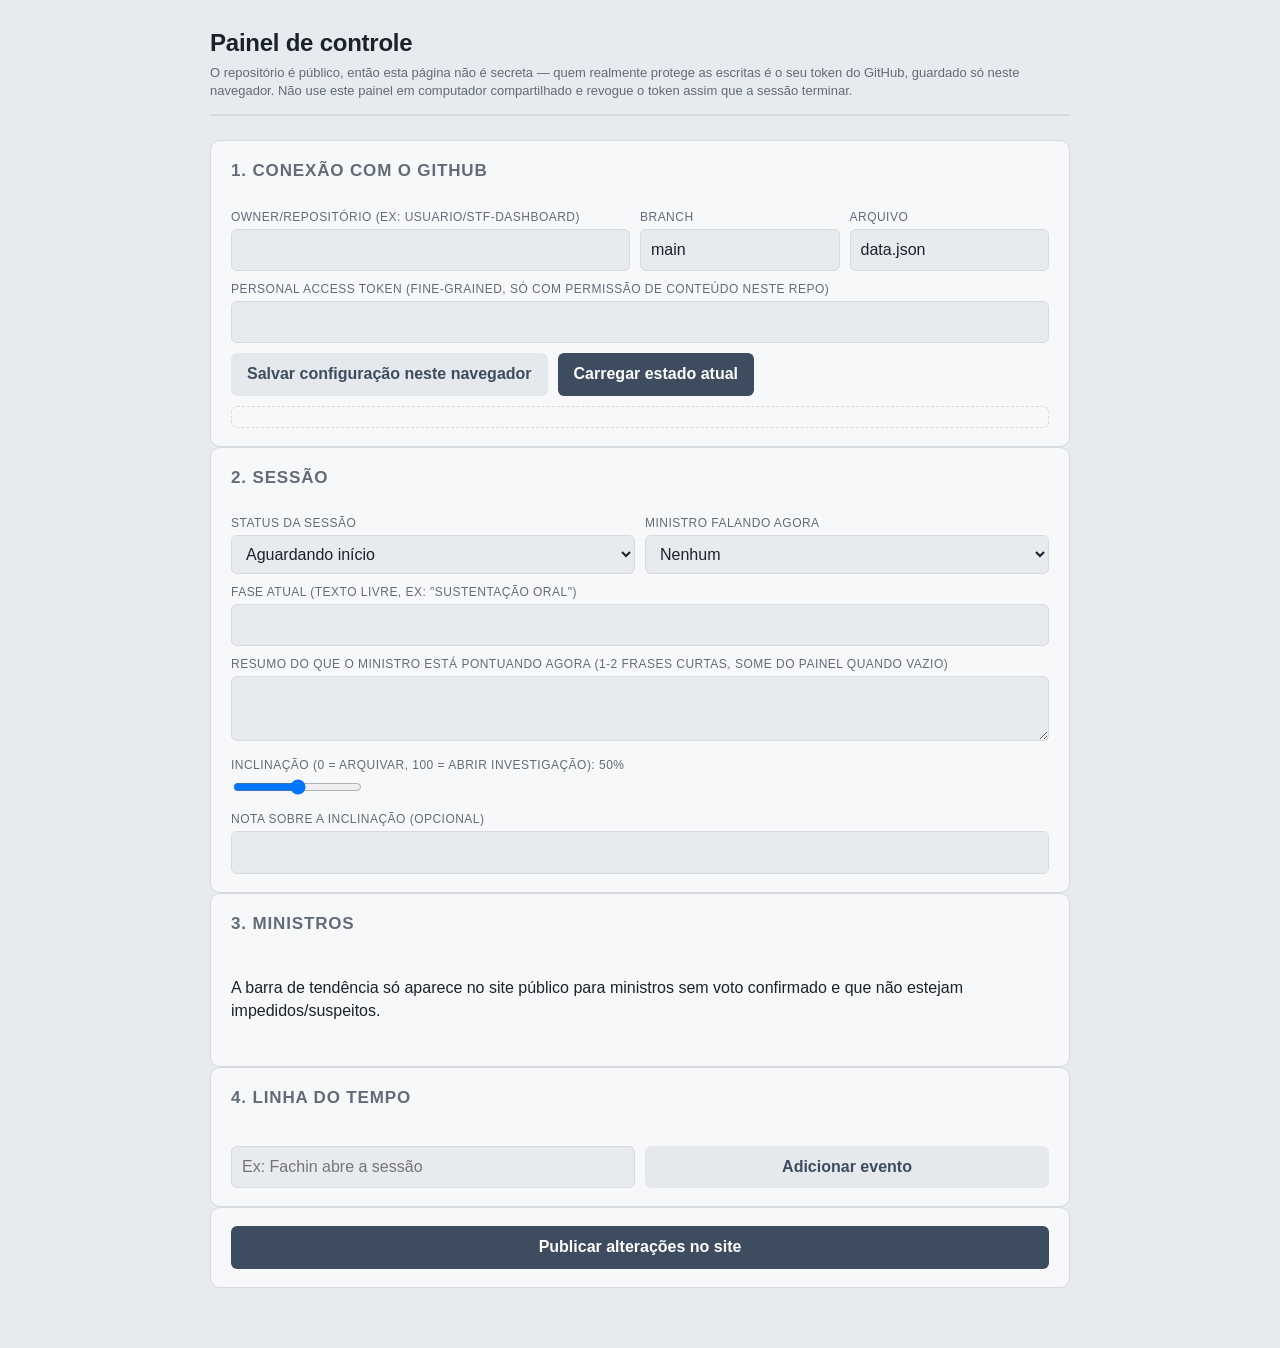
==== commit a3a9bec9: "Adiciona barra de tendência individual por ministro sem voto confirmado Estimativa (0=arquivar, 100=" ====
--- a/admin.html
+++ b/admin.html
@@ -72,6 +72,7 @@
 
   <div class="panel admin-panel" id="ministers-panel" hidden>
     <h2>3. Ministros</h2>
+    <p style="font-size:12px;color:var(--ink-soft);margin:0 0 4px;">A barra de tendência só aparece no site público para ministros sem voto confirmado e que não estejam impedidos/suspeitos.</p>
     <div id="minister-edit-list"></div>
   </div>
 
--- a/assets/style.css
+++ b/assets/style.css
@@ -16,6 +16,12 @@
   --vista: #b8811f;
   --neutro: #96a0ac;
   --radius: 10px;
+  --masthead-bg: #10151d;
+  --masthead-ink: #eef2f6;
+  --masthead-ink-soft: #9aa7b8;
+  --masthead-line: rgba(255, 255, 255, 0.12);
+  --masthead-chip: rgba(255, 255, 255, 0.08);
+  --live-red: #e5342a;
 }
 
 @media (prefers-color-scheme: dark) {
@@ -64,80 +70,94 @@
   align-items: center;
   justify-content: space-between;
   gap: 24px;
-  padding: 14px 26px;
-  background: var(--panel);
-  border-bottom: 1px solid var(--line);
+  padding: 18px 30px;
+  background: var(--masthead-bg);
+  border-bottom: 3px solid var(--blue-500);
   flex-wrap: wrap;
+}
+
+.topbar-title { display: flex; align-items: center; gap: 14px; }
+
+.topbar-title::before {
+  content: "";
+  width: 6px;
+  align-self: stretch;
+  min-height: 40px;
+  background: var(--blue-500);
+  border-radius: 3px;
 }
 
 .topbar-title h1 {
   font-family: 'Space Grotesk', sans-serif;
-  font-weight: 600;
-  font-size: 23px;
+  font-weight: 700;
+  font-size: 30px;
   margin: 0;
-  letter-spacing: -0.01em;
+  letter-spacing: 0.01em;
+  color: var(--masthead-ink);
 }
 
 .topbar-title p {
-  margin: 3px 0 0;
-  font-size: 13.5px;
-  color: var(--ink-soft);
+  margin: 4px 0 0;
+  font-size: 15px;
+  color: var(--masthead-ink-soft);
 }
 
 .topbar-stats {
   display: flex;
-  gap: 22px;
+  gap: 26px;
   margin-left: auto;
 }
 
-.stat { text-align: center; min-width: 44px; }
+.stat { text-align: center; min-width: 52px; }
 
 .stat strong {
   font-family: 'Space Grotesk', sans-serif;
-  font-size: 28px;
-  font-weight: 600;
+  font-size: 34px;
+  font-weight: 700;
   display: block;
   line-height: 1;
 }
 
 .stat span {
-  font-size: 11px;
+  font-size: 12.5px;
   text-transform: uppercase;
   letter-spacing: 0.06em;
-  color: var(--ink-soft);
+  color: var(--masthead-ink-soft);
 }
 
 .stat.abrir strong { color: var(--abrir); }
 .stat.arquivar strong { color: var(--arquivar); }
 .stat.vista strong { color: var(--vista); }
-.stat.aguardando strong { color: var(--neutro); }
+.stat.aguardando strong { color: var(--masthead-ink-soft); }
 
 .status-pill {
-  font-size: 12px;
+  font-size: 13.5px;
   letter-spacing: 0.06em;
   text-transform: uppercase;
-  font-weight: 600;
-  padding: 6px 12px;
+  font-weight: 700;
+  padding: 8px 16px;
   border-radius: 100px;
-  background: var(--blue-50);
-  color: var(--blue-700);
+  background: var(--masthead-chip);
+  color: var(--masthead-ink);
+  border: 1px solid var(--masthead-line);
   white-space: nowrap;
   display: inline-flex;
   align-items: center;
-  gap: 6px;
+  gap: 8px;
 }
 
 .status-pill .dot {
-  width: 6px; height: 6px; border-radius: 50%;
-  background: var(--blue-500);
+  width: 7px; height: 7px; border-radius: 50%;
+  background: var(--masthead-ink-soft);
 }
 
 .status-pill.live {
-  background: var(--ink);
-  color: var(--ice);
+  background: var(--live-red);
+  color: #fff;
+  border-color: transparent;
 }
 .status-pill.live .dot {
-  background: #5fe0a0;
+  background: #fff;
   animation: pulse 1.6s ease-in-out infinite;
 }
 
@@ -173,12 +193,12 @@
 
 .panel h2 {
   font-family: 'Space Grotesk', sans-serif;
-  font-size: 14.5px;
+  font-size: 17px;
   text-transform: uppercase;
   letter-spacing: 0.05em;
   font-weight: 600;
   color: var(--ink-soft);
-  margin: 0 0 14px;
+  margin: 0 0 16px;
 }
 
 .panel.grow {
@@ -190,30 +210,30 @@
 /* ---------- hero / speaker ---------- */
 
 .speaking-label {
-  font-size: 12px;
+  font-size: 14px;
   text-transform: uppercase;
   letter-spacing: 0.08em;
   color: var(--blue-500);
-  font-weight: 600;
-  margin: 0 0 6px;
+  font-weight: 700;
+  margin: 0 0 8px;
 }
 
 .speaking-name {
   font-family: 'Space Grotesk', sans-serif;
-  font-weight: 600;
-  font-size: 34px;
-  margin: 0 0 2px;
+  font-weight: 700;
+  font-size: 46px;
+  margin: 0 0 4px;
   letter-spacing: -0.01em;
 }
 
 .speaking-role {
   color: var(--ink-soft);
-  font-size: 15px;
-  margin: 0 0 14px;
+  font-size: 18px;
+  margin: 0 0 16px;
 }
 
 .speaking-summary {
-  font-size: 14.5px;
+  font-size: 18px;
   line-height: 1.45;
   color: var(--ink);
   background: var(--blue-50);
@@ -224,10 +244,25 @@
 }
 .speaking-summary[hidden] { display: none; }
 
+.ruler-heading {
+  font-size: 13.5px;
+  text-transform: uppercase;
+  letter-spacing: 0.05em;
+  font-weight: 600;
+  color: var(--ink-soft);
+  margin: 0 0 10px;
+}
+.ruler-heading strong {
+  color: var(--ink);
+  font-weight: 700;
+  text-transform: none;
+  letter-spacing: normal;
+}
+
 .ruler-labels {
   display: flex;
   justify-content: space-between;
-  font-size: 12.5px;
+  font-size: 15px;
   text-transform: uppercase;
   letter-spacing: 0.04em;
   font-weight: 700;
@@ -239,8 +274,8 @@
 
 .ruler-track {
   position: relative;
-  height: 20px;
-  border-radius: 10px;
+  height: 26px;
+  border-radius: 13px;
   background: linear-gradient(to right, var(--arquivar) 0%, var(--line) 50%, var(--abrir) 100%);
   margin: 0 2px;
 }
@@ -260,8 +295,8 @@
 .ruler-track .marker {
   position: absolute;
   top: 50%;
-  width: 7px;
-  height: 34px;
+  width: 8px;
+  height: 42px;
   border-radius: 4px;
   background: var(--ink);
   border: 2px solid var(--panel);
@@ -285,7 +320,7 @@
 .ruler-value {
   font-family: 'Space Grotesk', sans-serif;
   font-weight: 700;
-  font-size: 26px;
+  font-size: 32px;
   color: var(--ink);
   text-transform: none;
   letter-spacing: normal;
@@ -294,8 +329,8 @@
 /* ---------- avatars ---------- */
 
 .avatar-badge {
-  width: 34px;
-  height: 34px;
+  width: 36px;
+  height: 36px;
   border-radius: 50%;
   display: flex;
   align-items: center;
@@ -315,7 +350,7 @@
 /* ---------- confirmed votes column ---------- */
 
 .vote-group-title {
-  font-size: 12px;
+  font-size: 14px;
   text-transform: uppercase;
   letter-spacing: 0.05em;
   font-weight: 700;
@@ -333,16 +368,16 @@
   display: flex;
   align-items: center;
   gap: 12px;
-  padding: 8px 2px;
+  padding: 7px 2px;
   border-bottom: 1px solid var(--line);
 }
 .vote-row:last-child, .minister-row:last-child { border-bottom: none; }
 
-.vote-name, .minister-name { font-weight: 600; font-size: 15px; }
-.minister-role { font-size: 12.5px; color: var(--ink-soft); }
+.vote-name, .minister-name { font-weight: 700; font-size: 17px; }
+.minister-role { font-size: 13.5px; color: var(--ink-soft); }
 
 .empty-note {
-  font-size: 13.5px;
+  font-size: 15px;
   color: var(--ink-soft);
   padding: 8px 2px;
 }
@@ -359,17 +394,41 @@
 
 .minister-order {
   font-family: 'Space Grotesk', sans-serif;
-  font-size: 13px;
-  color: var(--ink-soft);
-  width: 18px;
+  font-size: 15px;
+  color: var(--ink-soft);
+  width: 20px;
   text-align: right;
   flex-shrink: 0;
 }
 
 .minister-name-wrap { flex: 1; min-width: 0; }
 
+.mini-tendencia {
+  margin-top: 6px;
+  max-width: 200px;
+}
+
+.mini-tendencia-track {
+  position: relative;
+  height: 5px;
+  border-radius: 3px;
+  background: linear-gradient(to right, var(--arquivar) 0%, var(--line) 50%, var(--abrir) 100%);
+}
+
+.mini-tendencia-marker {
+  position: absolute;
+  top: 50%;
+  width: 4px;
+  height: 11px;
+  border-radius: 2px;
+  background: var(--ink);
+  border: 1px solid var(--panel);
+  transform: translate(-50%, -50%);
+  transition: left 0.6s ease;
+}
+
 .status-tag {
-  font-size: 11.5px;
+  font-size: 13px;
   text-transform: uppercase;
   letter-spacing: 0.04em;
   font-weight: 600;
@@ -396,7 +455,7 @@
   position: relative;
   padding: 0 0 18px 22px;
   border-left: 2px solid var(--blue-100);
-  font-size: 14.5px;
+  font-size: 16.5px;
 }
 .timeline li:last-child { border-left-color: transparent; padding-bottom: 0; }
 
@@ -415,7 +474,7 @@
 .timeline time {
   display: block;
   color: var(--ink-soft);
-  font-size: 12px;
+  font-size: 13.5px;
   margin-bottom: 2px;
   font-variant-numeric: tabular-nums;
 }
@@ -425,7 +484,7 @@
 footer.strip {
   padding: 10px 26px;
   border-top: 1px solid var(--line);
-  font-size: 12.5px;
+  font-size: 13.5px;
   color: var(--ink-soft);
   display: flex;
   justify-content: space-between;
@@ -436,7 +495,7 @@
 footer.strip a { color: var(--blue-700); }
 
 .source-tag {
-  font-size: 10.5px;
+  font-size: 12.5px;
   text-transform: uppercase;
   letter-spacing: 0.03em;
 }
@@ -478,7 +537,10 @@
 .admin-panel button { padding: 10px 16px; border: none; border-radius: 6px; background: var(--blue-700); color: #fff; font: inherit; font-weight: 600; cursor: pointer; }
 .admin-panel button.secondary { background: var(--blue-50); color: var(--blue-700); }
 .admin-panel button:disabled { opacity: .5; cursor: not-allowed; }
-.minister-edit-row { display: grid; grid-template-columns: 2fr 1fr 1fr; gap: 10px; align-items: center; padding: 8px 0; border-bottom: 1px solid var(--line); }
+.minister-edit-row { display: grid; grid-template-columns: 2fr 1fr 1fr 1.4fr; gap: 10px; align-items: center; padding: 8px 0; border-bottom: 1px solid var(--line); }
+.minister-edit-row .m-tendencia-wrap { display: flex; align-items: center; gap: 6px; }
+.minister-edit-row .m-tendencia-wrap input[type=range] { flex: 1; }
+.minister-edit-row .m-tendencia-val { font-size: 12px; color: var(--ink-soft); min-width: 30px; text-align: right; }
 .actions-row { display: flex; gap: 10px; }
 .btn-publish-cta { width: 100%; font-size: 16px; }
 #log { font-size: 13px; white-space: pre-wrap; padding: 10px; border: 1px dashed var(--line); border-radius: 6px; min-height: 20px; }
